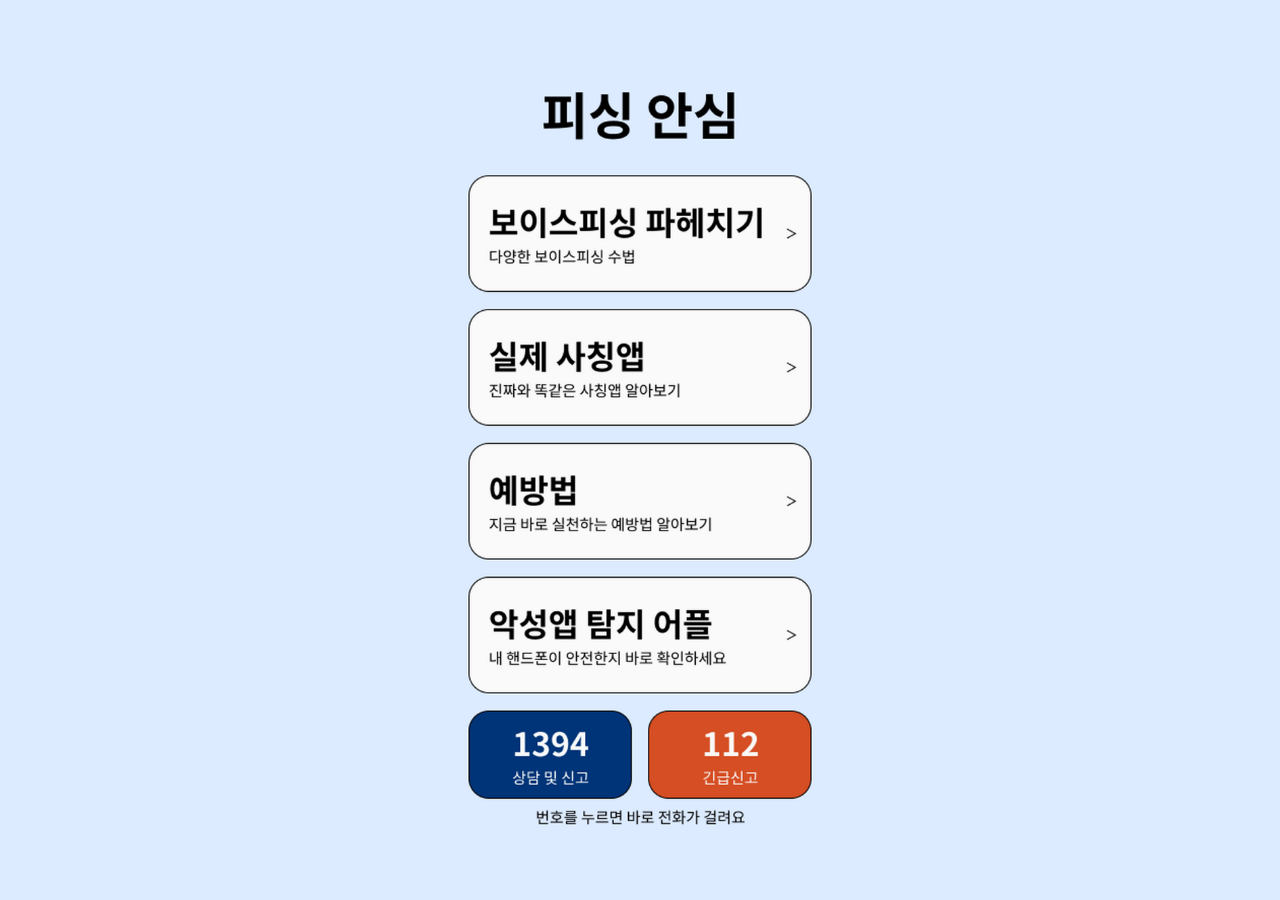
==== index.html @ 136483d1 "Add files via upload" ====
<!DOCTYPE html>
<html lang="ko">
<head>
<meta charset="UTF-8">
<meta name="viewport" content="width=device-width, initial-scale=1, maximum-scale=1, viewport-fit=cover">
<title>피싱안심</title>
<meta name="description" content="고령층을 위한 보이스피싱 예방 음성 안내 서비스">
<meta name="theme-color" content="#003478">
<link rel="manifest" href="manifest.json">
<link rel="icon" href="assets/icons/icon-192.png">
<link rel="apple-touch-icon" href="assets/icons/icon-180.png">
<link rel="stylesheet" href="css/style.css?v=13">
</head>
<body>
<div class="screen">
  <div class="screen-shot-wrap">
    <img id="shotImg" src="assets/screens/index.png" alt="피싱 안심">
    <div class="hotspot-layer" id="hotspotLayer">
      <a class="hotspot" style="left:7.96%;top:19.11%;width:84.08%;height:13.16%" href="types.html" aria-label="보이스피싱 파헤치기"></a>
      <a class="hotspot" style="left:7.96%;top:34.21%;width:84.08%;height:13.16%" href="fake-apps.html" aria-label="실제 사칭앱"></a>
      <a class="hotspot" style="left:7.96%;top:49.31%;width:84.08%;height:13.16%" href="prevention.html" aria-label="예방법"></a>
      <a class="hotspot" style="left:7.96%;top:64.42%;width:84.08%;height:13.16%" href="detect-apps.html" aria-label="악성앱 탐지 어플"></a>
      <a class="hotspot" style="left:8.21%;top:79.63%;width:39.55%;height:9.73%" href="tel:1394" aria-label="1394 상담 및 신고"></a>
      <a class="hotspot" style="left:52.24%;top:79.63%;width:39.55%;height:9.73%" href="tel:112" aria-label="112 긴급신고"></a>
    </div>
  </div>
</div>

<script src="js/app.js?v=13"></script>
<script>
  syncHotspotLayer(document.getElementById('shotImg'), document.getElementById('hotspotLayer'));
</script>
</body>
</html>
---- css/style.css ----
/* ===== 피싱안심 공통 스타일 ===== */
/* 모든 화면은 제공된 원본 디자인 이미지를 그대로 사용합니다.
   글씨체·크기·색상·간격은 이미지 자체에 포함되어 있으므로 별도로
   재현하지 않고, 그 위에 위치(%)만 지정한 투명 버튼을 얹어 동작하게 합니다. */

:root{
  --navy: #003478;
  --bg: #DCEBFF;
  --white: #ffffff;
  --safe-top: env(safe-area-inset-top, 0px);
  --safe-bottom: env(safe-area-inset-bottom, 0px);
}

*{ box-sizing: border-box; -webkit-tap-highlight-color: transparent; }

html,body{
  margin:0; padding:0;
  height: 100%;
  background: var(--bg);
  color: #1C1D20;
  font-family: 'Noto Sans KR', 'Malgun Gothic', 'Apple SD Gothic Neo', sans-serif;
  -webkit-font-smoothing: antialiased;
  overflow: hidden;
  overscroll-behavior: none;
}

body{
  height: 100vh;
  height: 100dvh;
}

.screen{
  max-width: 480px;
  margin: 0 auto;
  height: 100%;
  padding: calc(6px + var(--safe-top)) 0 calc(8px + var(--safe-bottom));
  display: flex;
  flex-direction: column;
  overflow: hidden;
}

/* 상단 뒤로가기 바 - 이미지 위가 아니라 배경색 위 별도 영역이라
   원본 디자인을 건드리지 않습니다 */
.topbar{
  display: flex;
  align-items: center;
  min-height: 36px;
  flex-shrink: 0;
  padding: 0 18px;
}
.back-btn{
  display: inline-flex;
  align-items: center;
  gap: 6px;
  background: none;
  border: none;
  color: var(--navy);
  font-size: 17px;
  font-weight: 700;
  font-family: inherit;
  padding: 6px 10px 6px 0;
  cursor: pointer;
  text-decoration: none;
}
.back-btn:active{ opacity: 0.6; }
.back-btn svg{ width: 19px; height: 19px; }

/* 원본 이미지 + 투명 버튼 오버레이 - 화면 높이에 맞춰 축소되며(스크롤 없음),
   버튼 위치는 JS가 실제 이미지 렌더링 박스에 맞춰 매번 정렬합니다 */
.screen-shot-wrap{
  flex: 1;
  min-height: 0;
  position: relative;
  display: flex;
  align-items: center;
  justify-content: center;
}
.screen-shot-wrap.top-align{
  align-items: flex-start;
}
.screen-shot-wrap.auto-size{
  flex: 0 1 auto;
}
.screen-shot-wrap.auto-size img{
  max-height: none;
  aspect-ratio: 1206 / 2400;
}
.screen.allow-scroll{
  overflow-y: auto;
  -webkit-overflow-scrolling: touch;
}
.screen-shot-wrap img{
  max-width: 100%;
  max-height: 100%;
  width: auto;
  height: auto;
  display: block;
  -webkit-user-select: none;
  user-select: none;
}
.hotspot-layer{
  position: absolute;
  pointer-events: none;
}
.hotspot-layer .hotspot,
.hotspot-layer .listen-btn-overlay{
  pointer-events: auto;
}
.hotspot{
  position: absolute;
  display: block;
  background: transparent;
  border: none;
  padding: 0;
  margin: 0;
  cursor: pointer;
  -webkit-tap-highlight-color: rgba(0,0,0,0.08);
}
.hotspot:active{
  background: rgba(255,255,255,0.15);
  border-radius: 14px;
}
.hotspot.playing{
  background: rgba(255,255,255,0.14);
  box-shadow: inset 0 0 0 4px rgba(255,255,255,0.85);
  border-radius: 14px;
  animation: pulse-glow 1.1s ease-in-out infinite;
}
@keyframes pulse-glow{
  0%, 100% { box-shadow: inset 0 0 0 4px rgba(255,255,255,0.85); }
  50% { box-shadow: inset 0 0 0 4px rgba(255,255,255,0.35); }
}

.play-status{
  display: none;
  align-items: center;
  justify-content: center;
  gap: 8px;
  text-align: center;
  font-size: 16px;
  font-weight: 800;
  color: var(--white);
  background: var(--navy);
  border-radius: 12px;
  padding: 10px 16px;
  margin: 8px 18px 0;
  flex-shrink: 0;
}
.play-status.show{ display: flex; }
.play-status .dot{
  width: 10px;
  height: 10px;
  border-radius: 50%;
  background: #4ade80;
  flex-shrink: 0;
  animation: blink 1s ease-in-out infinite;
}
@keyframes blink{
  0%, 100% { opacity: 1; }
  50% { opacity: 0.25; }
}

.spacer{ flex: 1; }

/* 예방법 화면에 추가된 "음성으로 듣기" 버튼 - 원본 이미지 위가 아니라
   이미지 아래 별도 영역에 새로 추가하는 버튼입니다 */
.listen-btn{
  flex-shrink: 0;
  display: flex;
  align-items: center;
  justify-content: center;
  gap: 10px;
  margin: 10px 18px 0;
  padding: 15px 18px;
  background: var(--navy);
  color: var(--white);
  border: none;
  border-radius: 14px;
  font-family: inherit;
  font-size: 18px;
  font-weight: 800;
  cursor: pointer;
  transition: filter .15s ease, transform .08s ease;
}
.listen-btn:active{ transform: scale(0.98); }
.listen-btn.playing{
  background: #00265a;
  animation: pulse-glow-bg 1.1s ease-in-out infinite;
}
@keyframes pulse-glow-bg{
  0%, 100% { filter: brightness(1); }
  50% { filter: brightness(1.25); }
}
.listen-btn svg{ width: 24px; height: 24px; flex-shrink: 0; }

/* 예방법 이미지의 숫자 카드와 같은 자리/간격에 겹쳐서 얹는 실제 음성 버튼 */
.listen-btn-overlay{
  position: absolute;
  display: flex;
  align-items: center;
  justify-content: center;
  gap: 10px;
  background: var(--navy);
  color: var(--white);
  border: none;
  border-radius: 16px;
  font-family: inherit;
  font-size: 4.2vw;
  font-weight: 800;
  cursor: pointer;
  padding: 0 4%;
  transition: filter .15s ease, transform .08s ease;
}
.listen-btn-overlay:active{ transform: scale(0.98); }
.listen-btn-overlay.playing{
  background: #00265a;
  animation: pulse-glow-bg 1.1s ease-in-out infinite;
}
.listen-btn-overlay svg{ width: 5.5vw; height: 5.5vw; flex-shrink: 0; min-width: 20px; min-height: 20px; }

@media (prefers-reduced-motion: reduce){
  *{ transition: none !important; }
}
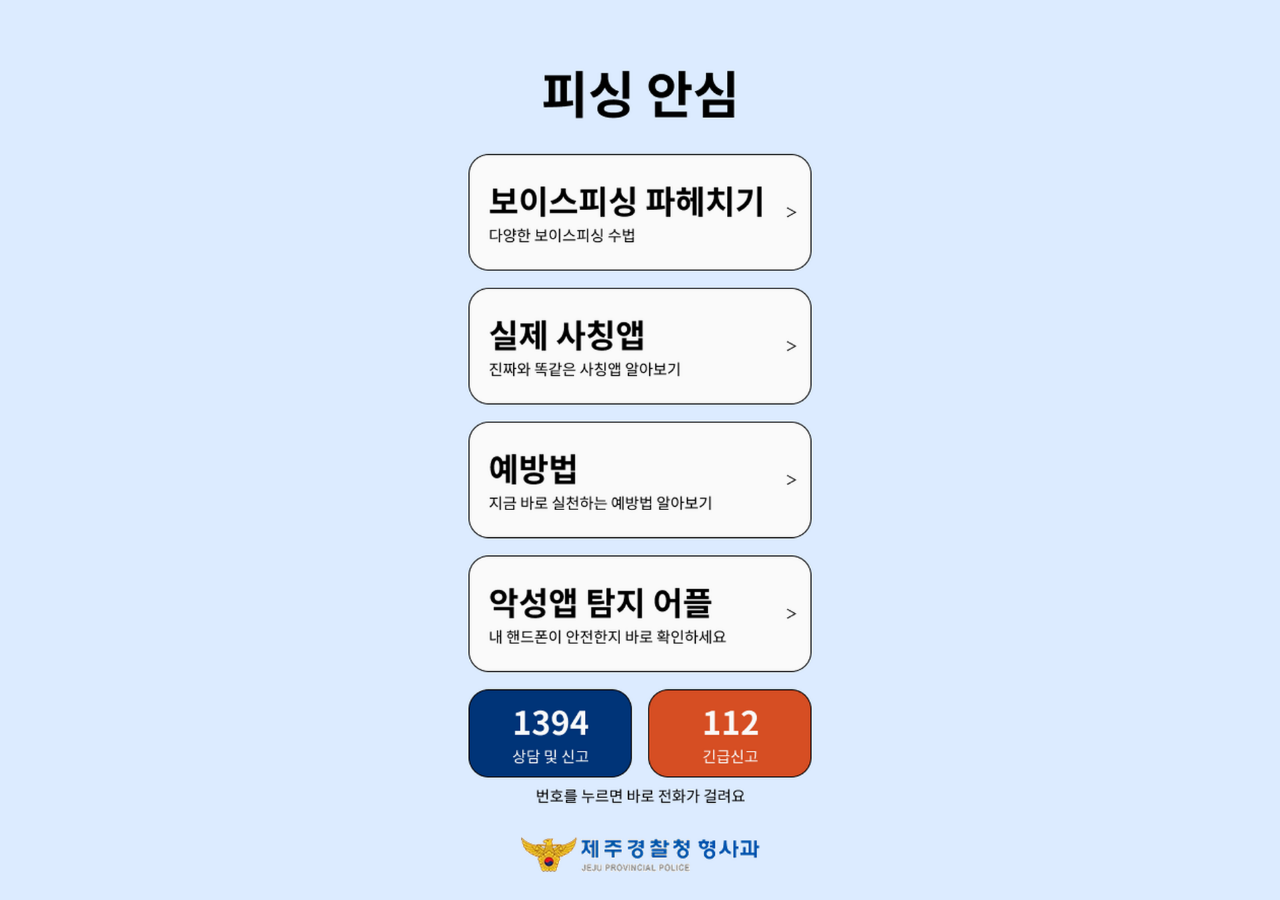
==== commit 3613c173: "Add files via upload" ====
--- a/index.html
+++ b/index.html
@@ -9,24 +9,24 @@
 <link rel="manifest" href="manifest.json">
 <link rel="icon" href="assets/icons/icon-192.png">
 <link rel="apple-touch-icon" href="assets/icons/icon-180.png">
-<link rel="stylesheet" href="css/style.css?v=13">
+<link rel="stylesheet" href="css/style.css?v=20">
 </head>
 <body>
 <div class="screen">
   <div class="screen-shot-wrap">
-    <img id="shotImg" src="assets/screens/index.png" alt="피싱 안심">
+    <img id="shotImg" src="assets/screens/index.png?v=20" alt="피싱 안심">
     <div class="hotspot-layer" id="hotspotLayer">
-      <a class="hotspot" style="left:7.96%;top:19.11%;width:84.08%;height:13.16%" href="types.html" aria-label="보이스피싱 파헤치기"></a>
-      <a class="hotspot" style="left:7.96%;top:34.21%;width:84.08%;height:13.16%" href="fake-apps.html" aria-label="실제 사칭앱"></a>
-      <a class="hotspot" style="left:7.96%;top:49.31%;width:84.08%;height:13.16%" href="prevention.html" aria-label="예방법"></a>
-      <a class="hotspot" style="left:7.96%;top:64.42%;width:84.08%;height:13.16%" href="detect-apps.html" aria-label="악성앱 탐지 어플"></a>
-      <a class="hotspot" style="left:8.21%;top:79.63%;width:39.55%;height:9.73%" href="tel:1394" aria-label="1394 상담 및 신고"></a>
-      <a class="hotspot" style="left:52.24%;top:79.63%;width:39.55%;height:9.73%" href="tel:112" aria-label="112 긴급신고"></a>
+      <a class="hotspot" style="left:7.96%;top:16.70%;width:84.08%;height:13.04%" href="types.html" aria-label="보이스피싱 파헤치기"></a>
+      <a class="hotspot" style="left:7.96%;top:31.81%;width:84.08%;height:13.04%" href="fake-apps.html" aria-label="실제 사칭앱"></a>
+      <a class="hotspot" style="left:7.96%;top:46.91%;width:84.08%;height:13.04%" href="prevention.html" aria-label="예방법"></a>
+      <a class="hotspot" style="left:7.96%;top:62.01%;width:84.08%;height:13.04%" href="detect-apps.html" aria-label="악성앱 탐지 어플"></a>
+      <a class="hotspot" style="left:8.21%;top:77.23%;width:39.55%;height:9.73%" href="tel:1394" aria-label="1394 상담 및 신고"></a>
+      <a class="hotspot" style="left:52.24%;top:77.23%;width:39.55%;height:9.73%" href="tel:112" aria-label="112 긴급신고"></a>
     </div>
   </div>
 </div>
 
-<script src="js/app.js?v=13"></script>
+<script src="js/app.js?v=20"></script>
 <script>
   syncHotspotLayer(document.getElementById('shotImg'), document.getElementById('hotspotLayer'));
 </script>
--- a/css/style.css
+++ b/css/style.css
@@ -83,7 +83,8 @@
 }
 .screen-shot-wrap.auto-size img{
   max-height: none;
-  aspect-ratio: 1206 / 2400;
+  width: 100%;
+  height: auto;
 }
 .screen.allow-scroll{
   overflow-y: auto;
